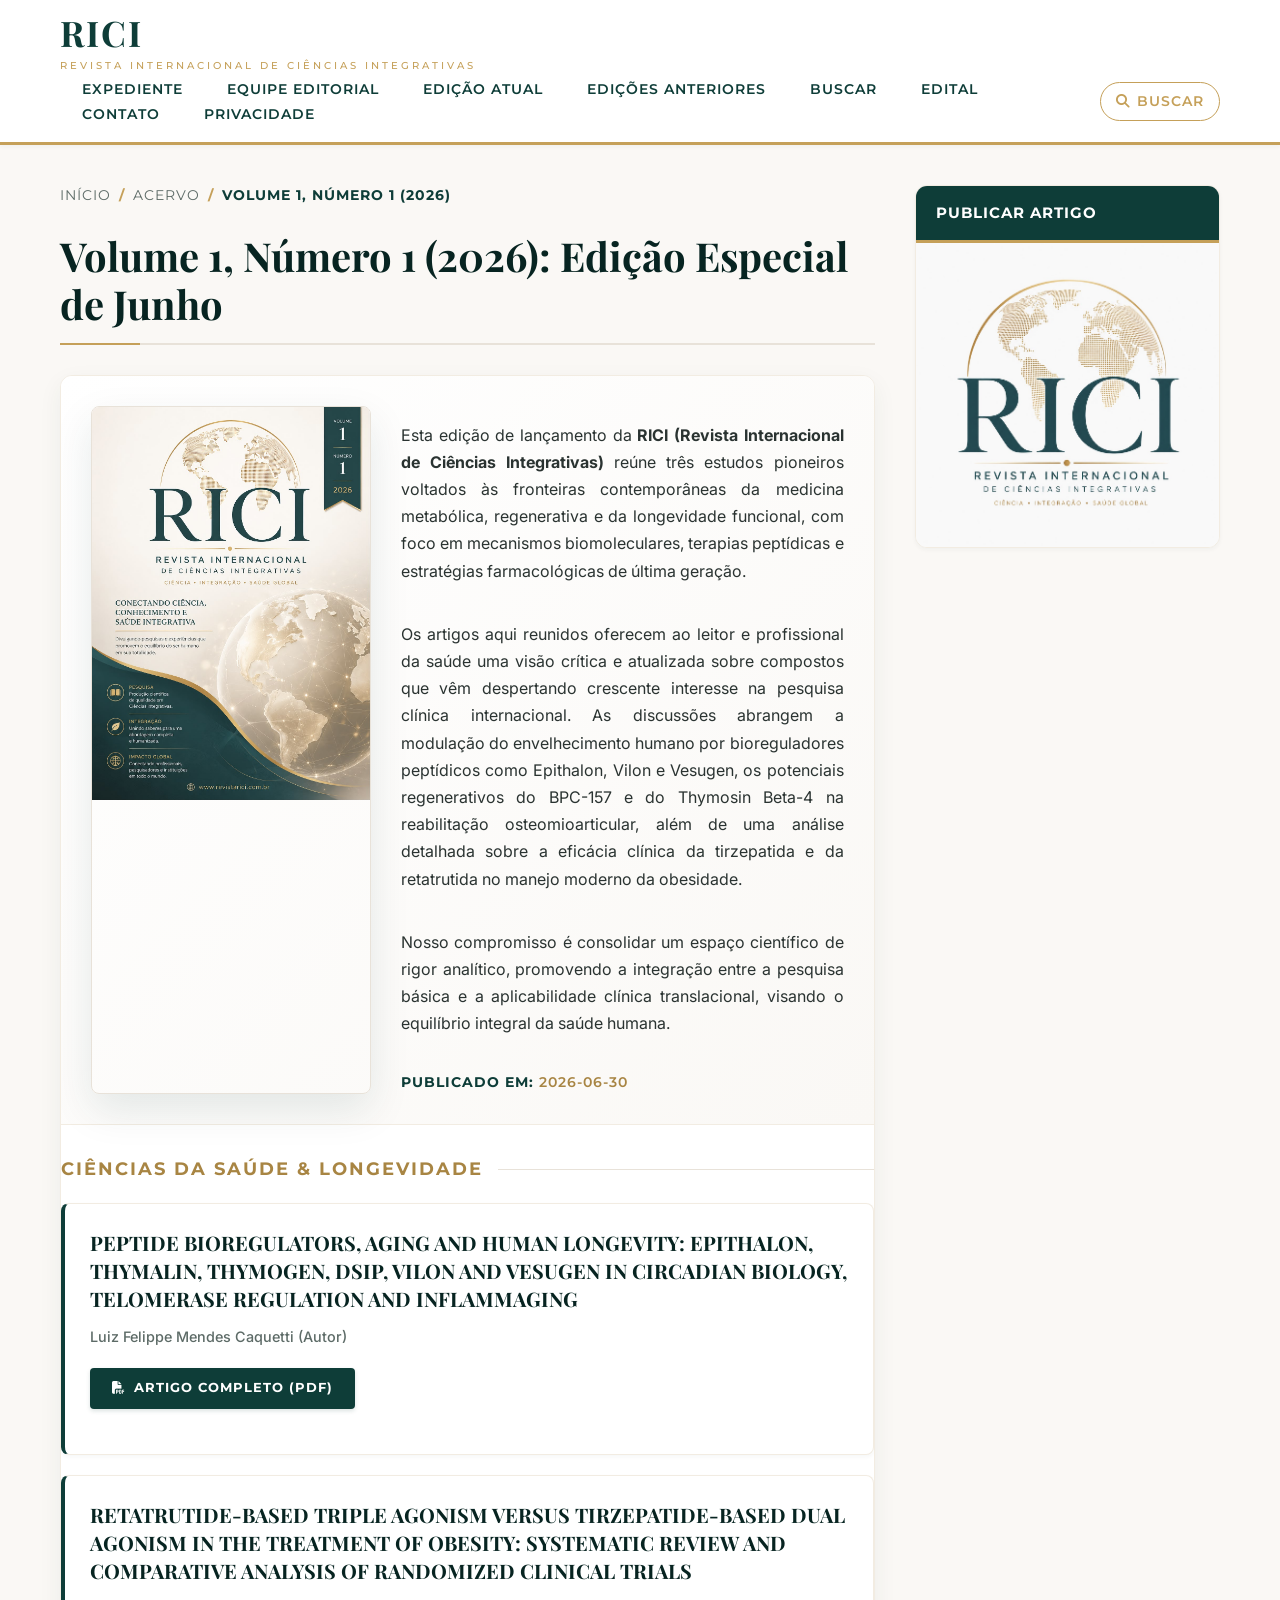
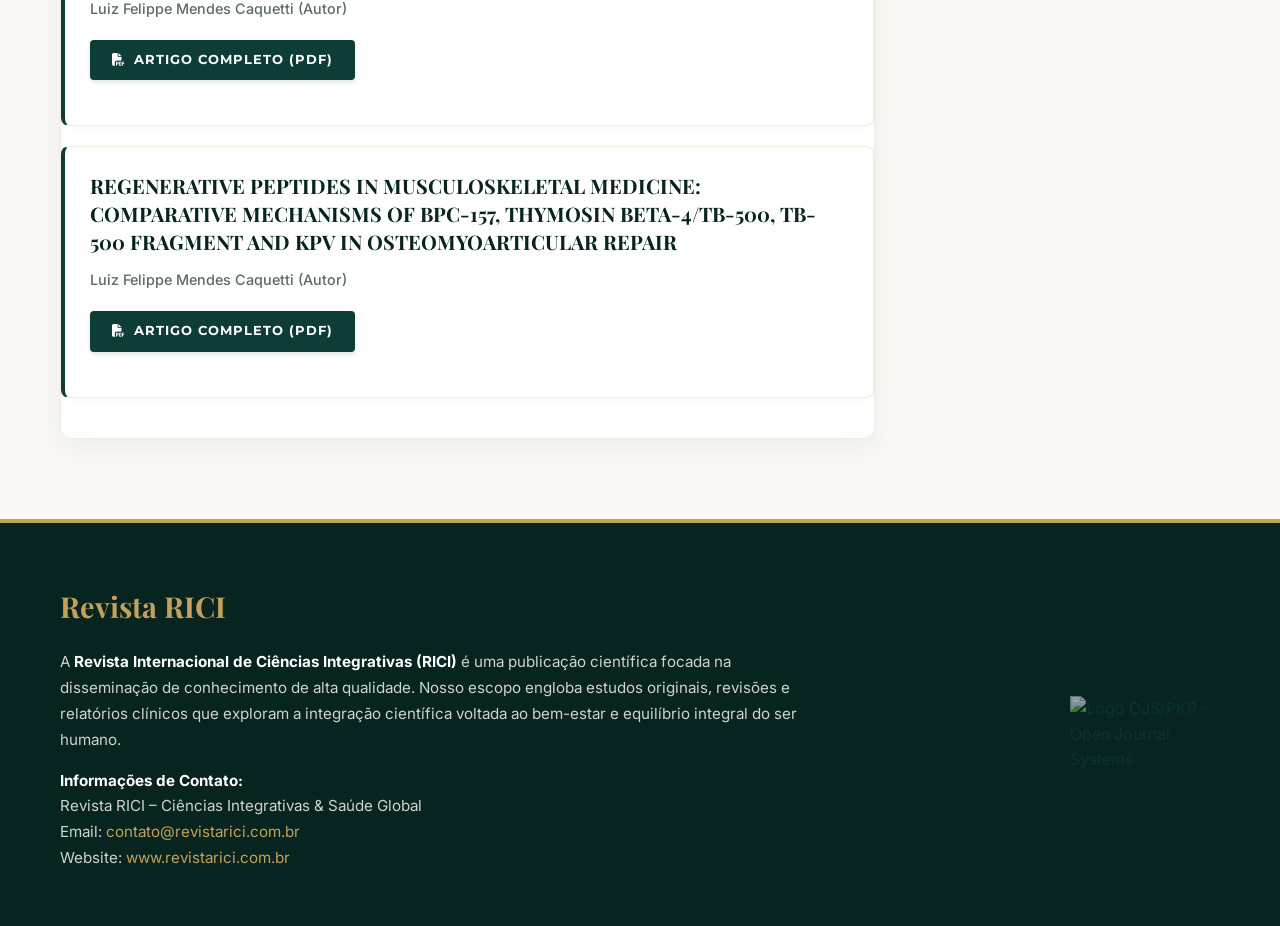
==== index.html @ 87d10a6c "first commit" ====
<!DOCTYPE html>
<html lang="pt-BR" xml:lang="pt-BR">
<head>
	<meta charset="utf-8">
	<meta name="viewport" content="width=device-width, initial-scale=1.0">
	<title>Volume 1, Número 1 (2026) | RICI - Revista Internacional de Ciências Integrativas</title>

	<!-- Favicon -->
	<link rel="icon" href="capa.jpeg" type="image/jpeg">

	<!-- FontAwesome and Styles -->
	<link rel="stylesheet" href="https://cdnjs.cloudflare.com/ajax/libs/font-awesome/6.4.0/css/all.min.css" type="text/css">
	<link rel="stylesheet" href="style.css" type="text/css">
</head>
<body class="pkp_page_issue pkp_op_view has_site_logo" dir="ltr">

	<div class="pkp_structure_page">

		<!-- Header -->
		<header class="pkp_structure_head" id="headerNavigationContainer" role="banner">
			<nav class="cmp_skip_to_content" aria-label="Ir para os links de conteúdo">
				<a href="#pkp_content_main">Ir para o conteúdo principal</a>
				<a href="#siteNav">Ir para o menu de navegação principal</a>
				<a href="#pkp_content_footer">Ir para o rodapé</a>
			</nav>

			<div class="pkp_head_wrapper">
				<div class="pkp_site_name_wrapper">
					<button class="pkp_site_nav_toggle" aria-label="Abrir Menu">
						<span class="fa fa-bars" aria-hidden="true"></span>
					</button>
					<div class="pkp_site_name">
						<a href="#" class="is_text">
							<span class="logo-text">RICI</span>
							<span class="logo-subtitle">Revista Internacional de Ciências Integrativas</span>
						</a>
					</div>
				</div>

				<!-- Navigation -->
				<nav class="pkp_site_nav_menu" aria-label="Navegação no Site">
					<a id="siteNav"></a>
					<div class="pkp_navigation_primary_row">
						<div class="pkp_navigation_primary_wrapper">
							<ul id="navigationPrimary" class="pkp_navigation_primary pkp_nav_list">
								<li>
									<a href="#">Expediente</a>
								</li>
								<li>
									<a href="#">Equipe Editorial</a>
								</li>
								<li>
									<a href="#">Edição Atual</a>
								</li>
								<li>
									<a href="#">Edições Anteriores</a>
								</li>
								<li>
									<a href="#">Buscar</a>
								</li>
								<li>
									<a href="#">Edital</a>
								</li>
								<li>
									<a href="#">Contato</a>
								</li>
								<li>
									<a href="#">Privacidade</a>
								</li>
							</ul>

							<div class="pkp_navigation_search_wrapper">
								<a href="#" class="pkp_search pkp_search_desktop">
									<span class="fa fa-search" aria-hidden="true"></span>
									Buscar
								</a>
							</div>
						</div>
					</div>
				</nav>
			</div>
		</header>

		<!-- Main Layout -->
		<div class="pkp_structure_content has_sidebar">
			
			<!-- Main Content -->
			<main class="pkp_structure_main" id="pkp_content_main" role="main">
				<div class="page page_issue">

					<!-- Breadcrumbs -->
					<nav class="cmp_breadcrumbs" role="navigation" aria-label="Você está aqui:">
						<ol>
							<li>
								<a href="#">Início</a>
								<span class="separator">/</span>
							</li>
							<li>
								<a href="#">Acervo</a>
								<span class="separator">/</span>
							</li>
							<li class="current" aria-current="page">
								<span>Volume 1, Número 1 (2026)</span>
							</li>
						</ol>
					</nav>

					<!-- Issue Title -->
					<h1>Volume 1, Número 1 (2026): Edição Especial de Junho</h1>

					<!-- TOC Block -->
					<div class="obj_issue_toc">
						<div class="heading">
							<!-- Cover Image -->
							<div class="cover">
								<img src="capa.jpeg" alt="Capa da Revista RICI, Volume 1, Número 1, 2026">
							</div>
							
							<!-- Description -->
							<div class="description">
								<p>
									Esta edição de lançamento da <strong>RICI (Revista Internacional de Ciências Integrativas)</strong> reúne três estudos pioneiros voltados às fronteiras contemporâneas da medicina metabólica, regenerativa e da longevidade funcional, com foco em mecanismos biomoleculares, terapias peptídicas e estratégias farmacológicas de última geração. 
								</p>
								<p>
									Os artigos aqui reunidos oferecem ao leitor e profissional da saúde uma visão crítica e atualizada sobre compostos que vêm despertando crescente interesse na pesquisa clínica internacional. As discussões abrangem a modulação do envelhecimento humano por bioreguladores peptídicos como Epithalon, Vilon e Vesugen, os potenciais regenerativos do BPC-157 e do Thymosin Beta-4 na reabilitação osteomioarticular, além de uma análise detalhada sobre a eficácia clínica da tirzepatida e da retatrutida no manejo moderno da obesidade.
								</p>
								<p>
									Nosso compromisso é consolidar um espaço científico de rigor analítico, promovendo a integração entre a pesquisa básica e a aplicabilidade clínica translacional, visando o equilíbrio integral da saúde humana.
								</p>
								
								<div class="published">
									<span class="label">Publicado em:</span>
									<span class="value">2026-06-30</span>
								</div>
							</div>
						</div>

						<!-- Articles Section -->
						<div class="sections">
							<div class="section">
								<h2>Ciências da Saúde & Longevidade</h2>
								
								<ul class="cmp_article_list articles">
									<!-- Article 1 -->
									<li>
										<div class="obj_article_summary">
											<div class="article-details">
												<h3 class="title">
													<a href="#">
														PEPTIDE BIOREGULATORS, AGING AND HUMAN LONGEVITY: EPITHALON, THYMALIN, THYMOGEN, DSIP, VILON AND VESUGEN IN CIRCADIAN BIOLOGY, TELOMERASE REGULATION AND INFLAMMAGING
													</a>
												</h3>
												<div class="meta">
													<span class="authors">Luiz Felippe Mendes Caquetti (Autor)</span>
												</div>
											</div>
											<ul class="galleys_links">
												<li>
													<a class="obj_galley_link pdf" href="#">
														ARTIGO COMPLETO (PDF)
													</a>
												</li>
											</ul>
										</div>
									</li>

									<!-- Article 2 -->
									<li>
										<div class="obj_article_summary">
											<div class="article-details">
												<h3 class="title">
													<a href="#">
														RETATRUTIDE-BASED TRIPLE AGONISM VERSUS TIRZEPATIDE-BASED DUAL AGONISM IN THE TREATMENT OF OBESITY: SYSTEMATIC REVIEW AND COMPARATIVE ANALYSIS OF RANDOMIZED CLINICAL TRIALS
													</a>
												</h3>
												<div class="meta">
													<span class="authors">Luiz Felippe Mendes Caquetti (Autor)</span>
												</div>
											</div>
											<ul class="galleys_links">
												<li>
													<a class="obj_galley_link pdf" href="#">
														ARTIGO COMPLETO (PDF)
													</a>
												</li>
											</ul>
										</div>
									</li>

									<!-- Article 3 -->
									<li>
										<div class="obj_article_summary">
											<div class="article-details">
												<h3 class="title">
													<a href="#">
														REGENERATIVE PEPTIDES IN MUSCULOSKELETAL MEDICINE: COMPARATIVE MECHANISMS OF BPC-157, THYMOSIN BETA-4/TB-500, TB-500 FRAGMENT AND KPV IN OSTEOMYOARTICULAR REPAIR
													</a>
												</h3>
												<div class="meta">
													<span class="authors">Luiz Felippe Mendes Caquetti (Autor)</span>
												</div>
											</div>
											<ul class="galleys_links">
												<li>
													<a class="obj_galley_link pdf" href="#">
														ARTIGO COMPLETO (PDF)
													</a>
												</li>
											</ul>
										</div>
									</li>
								</ul>

							</div>
						</div> <!-- .sections -->

					</div> <!-- .obj_issue_toc -->
				</div>
			</main>

			<!-- Sidebar -->
			<aside class="pkp_structure_sidebar left" role="complementary" aria-label="Barra Lateral">
				<div class="pkp_block block_custom" id="customblock-publicar-artigo">
					<h2 class="title">Publicar Artigo</h2>
					<div class="content">
						<a href="#">
							<img src="banner.jpeg" alt="Chamada para publicação de artigos RICI 2026">
						</a>
					</div>
				</div>
			</aside>

		</div> <!-- .pkp_structure_content -->

		<!-- Footer -->
		<footer class="pkp_structure_footer_wrapper" id="pkp_content_footer" role="contentinfo">
			<div class="pkp_structure_footer">
				<div class="pkp_footer_content">
					<h1>Revista RICI</h1>
					<p>
						A <strong>Revista Internacional de Ciências Integrativas (RICI)</strong> é uma publicação científica focada na disseminação de conhecimento de alta qualidade. Nosso escopo engloba estudos originais, revisões e relatórios clínicos que exploram a integração científica voltada ao bem-estar e equilíbrio integral do ser humano.
					</p>
					<p>
						<strong>Informações de Contato:</strong><br>
						Revista RICI – Ciências Integrativas & Saúde Global<br>
						Email: <a href="mailto:contato@revistarici.com.br">contato@revistarici.com.br</a><br>
						Website: <a href="https://www.revistarici.com.br" target="_blank">www.revistarici.com.br</a>
					</p>
				</div>
				<div class="pkp_brand_footer">
					<a href="#" aria-label="Sistema Open Journal Systems">
						<img alt="Logo OJS/PKP - Open Journal Systems" src="https://iblestscientific.com/ojs/templates/images/ojs_brand.png">
					</a>
				</div>
			</div>
		</footer>

	</div> <!-- .pkp_structure_page -->

</body>
</html>
---- style.css ----
@import url('https://fonts.googleapis.com/css2?family=Inter:wght@300;400;500;600;700&family=Playfair+Display:ital,wght@0,400;0,600;0,700;1,400&family=Montserrat:wght@400;500;600;700&display=swap');

/* ==========================================================================
   DESIGN SYSTEM - REVISTA RICI
   ========================================================================== */

:root {
  /* Colors */
  --color-primary: #0E3D38;        /* Forest Teal */
  --color-primary-light: #18524B;  /* Lighter Forest Teal for hovers */
  --color-primary-dark: #072421;   /* Deep/almost black green */
  
  --color-accent: #C5A059;         /* Premium Gold */
  --color-accent-hover: #A88543;   /* Rich Gold */
  --color-accent-light: #F4EEDB;   /* Soft Champagne */
  
  --color-bg-base: #FAF8F5;        /* Soft Cream Background */
  --color-bg-card: #FFFFFF;        /* Pure white for containers */
  
  --color-text-main: #2A3331;      /* Charcoal with a touch of green */
  --color-text-muted: #5D6B67;     /* Lighter gray for metadata */
  --color-text-light: #8C9996;     /* Subdued gray */
  
  --color-border: #E8E2D9;         /* Very soft warm gray border */
  --color-border-light: #F2ECE2;   
  
  /* Fonts */
  --font-serif: 'Playfair Display', Georgia, serif;
  --font-sans: 'Inter', -apple-system, BlinkMacSystemFont, "Segoe UI", Roboto, sans-serif;
  --font-display: 'Montserrat', sans-serif;
  
  /* Shadows & Layout */
  --shadow-sm: 0 2px 4px rgba(14, 61, 56, 0.04);
  --shadow-md: 0 8px 24px rgba(14, 61, 56, 0.06);
  --shadow-lg: 0 16px 40px rgba(14, 61, 56, 0.1);
  --radius-sm: 4px;
  --radius-md: 8px;
  --radius-lg: 12px;
  --transition: all 0.3s cubic-bezier(0.25, 0.8, 0.25, 1);
}

/* ==========================================================================
   BASE & RESET
   ========================================================================== */

*, *::before, *::after {
  box-sizing: border-box;
}

body {
  margin: 0;
  padding: 0;
  background-color: var(--color-bg-base);
  color: var(--color-text-main);
  font-family: var(--font-sans);
  font-size: 16px;
  line-height: 1.6;
  -webkit-font-smoothing: antialiased;
}

a {
  color: var(--color-primary);
  text-decoration: none;
  transition: var(--transition);
}

a:hover {
  color: var(--color-accent-hover);
}

img {
  max-width: 100%;
  height: auto;
  display: block;
}

h1, h2, h3, h4, h5, h6 {
  font-family: var(--font-serif);
  margin-top: 0;
  color: var(--color-primary-dark);
  font-weight: 700;
}

/* Container */
.pkp_structure_page {
  display: flex;
  flex-direction: column;
  min-height: 100vh;
  position: relative;
}

/* ==========================================================================
   HEADER & NAVIGATION
   ========================================================================== */

.pkp_structure_head {
  background-color: var(--color-bg-card);
  border-bottom: 3px solid var(--color-accent);
  box-shadow: var(--shadow-sm);
  position: sticky;
  top: 0;
  z-index: 100;
}

.pkp_head_wrapper {
  max-width: 1200px;
  margin: 0 auto;
  padding: 15px 20px;
  display: flex;
  align-items: center;
  justify-content: space-between;
  flex-wrap: wrap;
}

/* Site Name / Logo */
.pkp_site_name_wrapper {
  display: flex;
  align-items: center;
}

.pkp_site_name {
  font-family: var(--font-serif);
}

.pkp_site_name .logo-text {
  font-size: 2.2rem;
  font-weight: 700;
  letter-spacing: 2px;
  color: var(--color-primary);
  display: flex;
  flex-direction: column;
  line-height: 1;
}

.pkp_site_name .logo-subtitle {
  font-family: var(--font-display);
  font-size: 0.65rem;
  font-weight: 500;
  letter-spacing: 3px;
  color: var(--color-accent);
  text-transform: uppercase;
  margin-top: 5px;
}

/* Navigation menu */
.pkp_site_nav_menu {
  display: flex;
  align-items: center;
  flex-grow: 1;
  justify-content: flex-end;
}

.pkp_navigation_primary_wrapper {
  display: flex;
  align-items: center;
  width: 100%;
}

.pkp_nav_list {
  list-style: none;
  margin: 0;
  padding: 0;
  display: flex;
  flex-wrap: wrap;
}

.pkp_nav_list li {
  margin: 0 10px;
}

.pkp_nav_list a {
  font-family: var(--font-display);
  font-size: 0.85rem;
  font-weight: 600;
  color: var(--color-primary);
  text-transform: uppercase;
  padding: 8px 12px;
  letter-spacing: 1px;
  border-radius: var(--radius-sm);
  position: relative;
}

.pkp_nav_list a::after {
  content: '';
  position: absolute;
  bottom: 0;
  left: 12px;
  right: 12px;
  height: 2px;
  background-color: var(--color-accent);
  transform: scaleX(0);
  transition: var(--transition);
}

.pkp_nav_list a:hover {
  color: var(--color-accent-hover);
}

.pkp_nav_list a:hover::after {
  transform: scaleX(1);
}

/* Navigation Search Button */
.pkp_navigation_search_wrapper {
  margin-left: 15px;
}

.pkp_search {
  font-family: var(--font-display);
  font-size: 0.85rem;
  font-weight: 600;
  color: var(--color-accent);
  text-transform: uppercase;
  letter-spacing: 1px;
  display: flex;
  align-items: center;
  padding: 8px 15px;
  border: 1px solid var(--color-accent);
  border-radius: 30px;
  background: transparent;
}

.pkp_search:hover {
  background-color: var(--color-accent);
  color: white;
}

.pkp_search .fa-search {
  margin-right: 6px;
}

/* Mobile Nav Toggle */
.pkp_site_nav_toggle {
  display: none;
  background: none;
  border: none;
  cursor: pointer;
  padding: 10px;
}

/* Skip Link */
.cmp_skip_to_content {
  position: absolute;
  top: -1000px;
  left: -1000px;
  z-index: 10000;
}

.cmp_skip_to_content a {
  background: var(--color-primary);
  color: white;
  padding: 10px;
  display: block;
}

/* ==========================================================================
   CONTENT LAYOUT
   ========================================================================== */

.pkp_structure_content {
  max-width: 1200px;
  margin: 40px auto;
  padding: 0 20px;
  display: grid;
  grid-template-columns: 8fr 3fr;
  gap: 40px;
}

/* Main Content Area */
.pkp_structure_main {
  min-width: 0; /* Prevents flex/grid blowouts */
}

/* Breadcrumbs */
.cmp_breadcrumbs {
  margin-bottom: 25px;
}

.cmp_breadcrumbs ol {
  list-style: none;
  padding: 0;
  margin: 0;
  display: flex;
  flex-wrap: wrap;
  font-size: 0.85rem;
  font-family: var(--font-display);
  text-transform: uppercase;
  letter-spacing: 1px;
}

.cmp_breadcrumbs li {
  display: flex;
  align-items: center;
  color: var(--color-text-muted);
}

.cmp_breadcrumbs a {
  color: var(--color-text-muted);
}

.cmp_breadcrumbs a:hover {
  color: var(--color-accent-hover);
}

.cmp_breadcrumbs .separator {
  margin: 0 8px;
  color: var(--color-accent);
  font-weight: bold;
}

.cmp_breadcrumbs .current {
  color: var(--color-primary);
  font-weight: 700;
}

/* Issue Page & Title */
.page_issue h1 {
  font-size: 2.5rem;
  line-height: 1.2;
  margin-bottom: 30px;
  padding-bottom: 15px;
  border-bottom: 2px solid var(--color-border);
  position: relative;
}

.page_issue h1::after {
  content: '';
  position: absolute;
  bottom: -2px;
  left: 0;
  width: 80px;
  height: 2px;
  background-color: var(--color-accent);
}

/* TOC (Table of Contents) Heading Block */
.obj_issue_toc {
  background-color: var(--color-bg-card);
  border-radius: var(--radius-lg);
  box-shadow: var(--shadow-md);
  border: 1px solid var(--color-border-light);
  overflow: hidden;
  margin-bottom: 40px;
}

.obj_issue_toc .heading {
  display: grid;
  grid-template-columns: 280px 1fr;
  gap: 30px;
  padding: 30px;
  background: linear-gradient(135deg, #ffffff 0%, #FAF8F5 100%);
  border-bottom: 1px solid var(--color-border-light);
}

/* Cover Image Container */
.obj_issue_toc .cover {
  position: relative;
  border-radius: var(--radius-md);
  box-shadow: var(--shadow-lg);
  overflow: hidden;
  transition: var(--transition);
  border: 1px solid var(--color-border);
}

.obj_issue_toc .cover:hover {
  transform: translateY(-5px);
  box-shadow: 0 20px 45px rgba(14, 61, 56, 0.15);
}

.obj_issue_toc .cover img {
  width: 100%;
  height: auto;
  object-fit: cover;
}

/* Issue Description */
.obj_issue_toc .description {
  display: flex;
  flex-direction: column;
  justify-content: center;
}

.obj_issue_toc .description p {
  color: var(--color-text-main);
  font-size: 1rem;
  line-height: 1.7;
  margin-bottom: 20px;
  text-align: justify;
}

.obj_issue_toc .published {
  font-family: var(--font-display);
  font-size: 0.85rem;
  text-transform: uppercase;
  letter-spacing: 1px;
  color: var(--color-text-muted);
  display: flex;
  align-items: center;
  margin-top: 15px;
}

.obj_issue_toc .published .label {
  font-weight: 700;
  color: var(--color-primary);
  margin-right: 5px;
}

.obj_issue_toc .published .value {
  color: var(--color-accent-hover);
  font-weight: 600;
}

/* ==========================================================================
   SECTIONS & ARTICLES LIST
   ========================================================================== */

.sections {
  margin-top: 30px;
}

.section {
  margin-bottom: 40px;
}

.section h2 {
  font-family: var(--font-display);
  font-size: 1.1rem;
  font-weight: 700;
  letter-spacing: 2px;
  color: var(--color-accent-hover);
  text-transform: uppercase;
  margin-bottom: 20px;
  display: flex;
  align-items: center;
}

.section h2::after {
  content: '';
  flex-grow: 1;
  height: 1px;
  background-color: var(--color-border);
  margin-left: 15px;
}

/* Article List */
.cmp_article_list {
  list-style: none;
  padding: 0;
  margin: 0;
}

.cmp_article_list li {
  margin-bottom: 20px;
}

/* Individual Article Summary Box */
.obj_article_summary {
  background-color: var(--color-bg-card);
  padding: 25px;
  border-radius: var(--radius-md);
  border-left: 4px solid var(--color-primary);
  box-shadow: var(--shadow-sm);
  transition: var(--transition);
  display: flex;
  flex-direction: column;
  justify-content: space-between;
  border-top: 1px solid var(--color-border-light);
  border-right: 1px solid var(--color-border-light);
  border-bottom: 1px solid var(--color-border-light);
}

.obj_article_summary:hover {
  transform: translateX(5px);
  box-shadow: var(--shadow-md);
  border-left-color: var(--color-accent);
}

/* Article Title */
.obj_article_summary .title {
  margin: 0 0 12px 0;
  font-family: var(--font-serif);
  font-size: 1.25rem;
  font-weight: 700;
  line-height: 1.4;
}

.obj_article_summary .title a {
  color: var(--color-primary-dark);
}

.obj_article_summary .title a:hover {
  color: var(--color-accent-hover);
}

/* Article Metadata (Authors, etc.) */
.obj_article_summary .meta {
  font-size: 0.9rem;
  color: var(--color-text-muted);
  margin-bottom: 20px;
}

.obj_article_summary .authors {
  font-weight: 500;
}

/* Galley Link (PDF button) */
.galleys_links {
  list-style: none;
  padding: 0;
  margin: 0;
  display: flex;
  flex-wrap: wrap;
}

.obj_galley_link {
  display: inline-flex;
  align-items: center;
  background-color: var(--color-primary);
  color: white;
  font-family: var(--font-display);
  font-size: 0.8rem;
  font-weight: 700;
  letter-spacing: 1px;
  text-transform: uppercase;
  padding: 10px 22px;
  border-radius: 4px;
  box-shadow: 0 2px 4px rgba(14, 61, 56, 0.15);
  transition: var(--transition);
}

.obj_galley_link:hover {
  background-color: var(--color-accent);
  color: white;
  transform: translateY(-2px);
  box-shadow: 0 4px 8px rgba(197, 160, 89, 0.3);
}

.obj_galley_link.pdf::before {
  content: "\f1c1"; /* FontAwesome PDF icon fallback representation */
  font-family: "Font Awesome 5 Free", "FontAwesome";
  font-weight: 900;
  margin-right: 8px;
}

/* ==========================================================================
   SIDEBAR
   ========================================================================== */

.pkp_structure_sidebar {
  display: flex;
  flex-direction: column;
  gap: 30px;
}

.pkp_block {
  background-color: var(--color-bg-card);
  border-radius: var(--radius-lg);
  box-shadow: var(--shadow-sm);
  border: 1px solid var(--color-border-light);
  overflow: hidden;
}

.pkp_block .title {
  background-color: var(--color-primary);
  color: white;
  font-family: var(--font-display);
  font-size: 0.95rem;
  font-weight: 700;
  letter-spacing: 1px;
  text-transform: uppercase;
  margin: 0;
  padding: 15px 20px;
  border-bottom: 3px solid var(--color-accent);
}

.pkp_block .content {
  padding: 20px;
}

/* Sidebar Custom Banner widget */
.block_custom .content {
  display: flex;
  justify-content: center;
  align-items: center;
  padding: 0;
}

.block_custom .content img {
  width: 100%;
  height: auto;
  transition: var(--transition);
  display: block;
}

.block_custom .content img:hover {
  filter: brightness(1.05);
}

/* ==========================================================================
   FOOTER
   ========================================================================== */

.pkp_structure_footer_wrapper {
  background-color: var(--color-primary-dark);
  color: rgba(255, 255, 255, 0.8);
  border-top: 4px solid var(--color-accent);
  padding: 60px 0 40px 0;
  margin-top: auto;
}

.pkp_structure_footer {
  max-width: 1200px;
  margin: 0 auto;
  padding: 0 20px;
  display: grid;
  grid-template-columns: 2fr 1fr;
  gap: 50px;
}

.pkp_footer_content h1 {
  color: var(--color-accent);
  font-family: var(--font-serif);
  font-size: 1.8rem;
  margin-bottom: 20px;
  font-weight: 700;
}

.pkp_footer_content p {
  font-size: 0.95rem;
  line-height: 1.7;
  margin-bottom: 15px;
}

.pkp_footer_content strong {
  color: white;
}

.pkp_footer_content a {
  color: var(--color-accent);
}

.pkp_footer_content a:hover {
  color: white;
  text-decoration: underline;
}

/* PKP/OJS Brand Footer */
.pkp_brand_footer {
  display: flex;
  justify-content: flex-end;
  align-items: center;
}

.pkp_brand_footer img {
  opacity: 0.6;
  transition: var(--transition);
  width: 150px;
}

.pkp_brand_footer img:hover {
  opacity: 1;
}

/* ==========================================================================
   RESPONSIVENESS
   ========================================================================== */

@media (max-width: 992px) {
  .pkp_structure_content {
    grid-template-columns: 1fr;
    gap: 40px;
  }
  
  .obj_issue_toc .heading {
    grid-template-columns: 1fr;
    justify-items: center;
    text-align: center;
  }
  
  .obj_issue_toc .cover {
    max-width: 250px;
  }
  
  .pkp_structure_footer {
    grid-template-columns: 1fr;
    gap: 30px;
    text-align: center;
  }
  
  .pkp_brand_footer {
    justify-content: center;
  }
}

@media (max-width: 768px) {
  .pkp_head_wrapper {
    flex-direction: column;
    align-items: center;
  }
  
  .pkp_site_name_wrapper {
    margin-bottom: 20px;
  }
  
  .pkp_site_nav_menu {
    width: 100%;
    justify-content: center;
  }
  
  .pkp_nav_list {
    justify-content: center;
  }
  
  .pkp_nav_list li {
    margin: 5px;
  }
  
  .pkp_navigation_search_wrapper {
    margin-top: 15px;
    margin-left: 0;
    width: 100%;
    display: flex;
    justify-content: center;
  }
  
  .page_issue h1 {
    font-size: 1.8rem;
  }
}
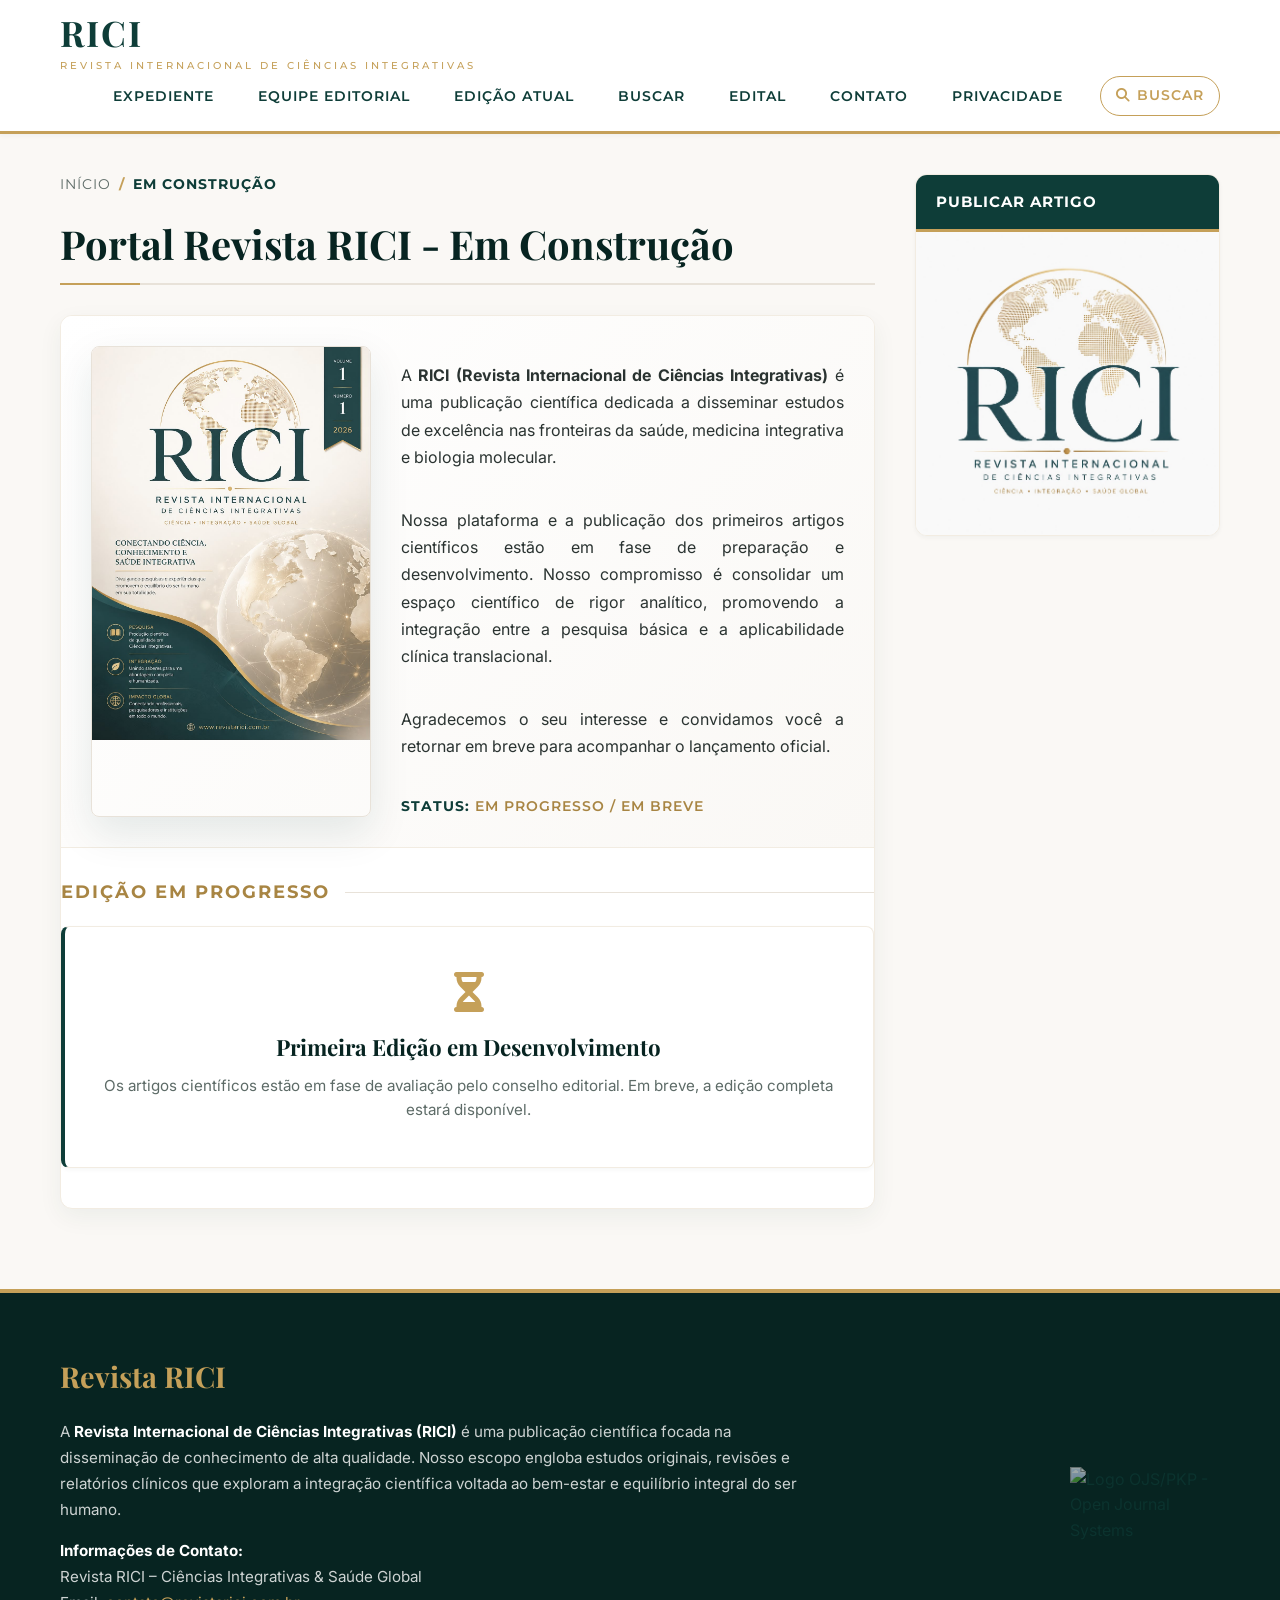
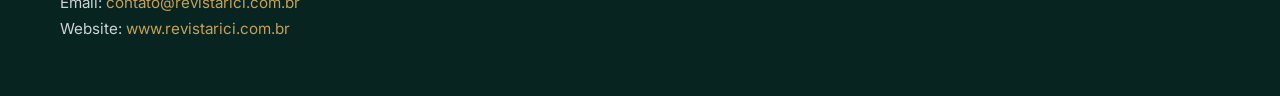
==== commit 6a67ad0f: "feat: update index.html to reflect site construction status and remove placeholder articles" ====
--- a/index.html
+++ b/index.html
@@ -3,7 +3,7 @@
 <head>
 	<meta charset="utf-8">
 	<meta name="viewport" content="width=device-width, initial-scale=1.0">
-	<title>Volume 1, Número 1 (2026) | RICI - Revista Internacional de Ciências Integrativas</title>
+	<title>Em Breve | RICI - Revista Internacional de Ciências Integrativas</title>
 
 	<!-- Favicon -->
 	<link rel="icon" href="capa.jpeg" type="image/jpeg">
@@ -53,9 +53,6 @@
 									<a href="#">Edição Atual</a>
 								</li>
 								<li>
-									<a href="#">Edições Anteriores</a>
-								</li>
-								<li>
 									<a href="#">Buscar</a>
 								</li>
 								<li>
@@ -95,42 +92,38 @@
 								<a href="#">Início</a>
 								<span class="separator">/</span>
 							</li>
-							<li>
-								<a href="#">Acervo</a>
-								<span class="separator">/</span>
-							</li>
 							<li class="current" aria-current="page">
-								<span>Volume 1, Número 1 (2026)</span>
+								<span>Em Construção</span>
 							</li>
 						</ol>
 					</nav>
 
 					<!-- Issue Title -->
-					<h1>Volume 1, Número 1 (2026): Edição Especial de Junho</h1>
+					<h1>Portal Revista RICI - Em Construção</h1>
 
 					<!-- TOC Block -->
 					<div class="obj_issue_toc">
 						<div class="heading">
 							<!-- Cover Image -->
 							<div class="cover">
-								<img src="capa.jpeg" alt="Capa da Revista RICI, Volume 1, Número 1, 2026">
+								<img src="capa.jpeg" alt="Revista RICI - Em breve">
 							</div>
 							
 							<!-- Description -->
 							<div class="description">
 								<p>
-									Esta edição de lançamento da <strong>RICI (Revista Internacional de Ciências Integrativas)</strong> reúne três estudos pioneiros voltados às fronteiras contemporâneas da medicina metabólica, regenerativa e da longevidade funcional, com foco em mecanismos biomoleculares, terapias peptídicas e estratégias farmacológicas de última geração. 
+									A <strong>RICI (Revista Internacional de Ciências Integrativas)</strong> é uma publicação científica dedicada a disseminar estudos de excelência nas fronteiras da saúde, medicina integrativa e biologia molecular. 
 								</p>
 								<p>
-									Os artigos aqui reunidos oferecem ao leitor e profissional da saúde uma visão crítica e atualizada sobre compostos que vêm despertando crescente interesse na pesquisa clínica internacional. As discussões abrangem a modulação do envelhecimento humano por bioreguladores peptídicos como Epithalon, Vilon e Vesugen, os potenciais regenerativos do BPC-157 e do Thymosin Beta-4 na reabilitação osteomioarticular, além de uma análise detalhada sobre a eficácia clínica da tirzepatida e da retatrutida no manejo moderno da obesidade.
+									Nossa plataforma e a publicação dos primeiros artigos científicos estão em fase de preparação e desenvolvimento. Nosso compromisso é consolidar um espaço científico de rigor analítico, promovendo a integração entre a pesquisa básica e a aplicabilidade clínica translacional.
 								</p>
 								<p>
-									Nosso compromisso é consolidar um espaço científico de rigor analítico, promovendo a integração entre a pesquisa básica e a aplicabilidade clínica translacional, visando o equilíbrio integral da saúde humana.
+									Agradecemos o seu interesse e convidamos você a retornar em breve para acompanhar o lançamento oficial.
 								</p>
 								
 								<div class="published">
-									<span class="label">Publicado em:</span>
-									<span class="value">2026-06-30</span>
+									<span class="label">Status:</span>
+									<span class="value">Em Progresso / Em Breve</span>
 								</div>
 							</div>
 						</div>
@@ -138,75 +131,20 @@
 						<!-- Articles Section -->
 						<div class="sections">
 							<div class="section">
-								<h2>Ciências da Saúde & Longevidade</h2>
+								<h2>Edição em Progresso</h2>
 								
 								<ul class="cmp_article_list articles">
-									<!-- Article 1 -->
 									<li>
-										<div class="obj_article_summary">
-											<div class="article-details">
-												<h3 class="title">
-													<a href="#">
-														PEPTIDE BIOREGULATORS, AGING AND HUMAN LONGEVITY: EPITHALON, THYMALIN, THYMOGEN, DSIP, VILON AND VESUGEN IN CIRCADIAN BIOLOGY, TELOMERASE REGULATION AND INFLAMMAGING
-													</a>
+										<div class="obj_article_summary" style="display: flex; flex-direction: column; align-items: center; justify-content: center; text-align: center; padding: 45px 20px;">
+											<div class="article-details" style="width: 100%;">
+												<i class="fa-solid fa-hourglass-half" style="font-size: 2.5rem; color: var(--color-accent); margin-bottom: 20px; display: block;"></i>
+												<h3 class="title" style="font-size: 1.4rem; margin-bottom: 10px; color: var(--color-primary-dark);">
+													Primeira Edição em Desenvolvimento
 												</h3>
-												<div class="meta">
-													<span class="authors">Luiz Felippe Mendes Caquetti (Autor)</span>
+												<div class="meta" style="font-size: 0.95rem; color: var(--color-text-muted); margin-bottom: 0;">
+													Os artigos científicos estão em fase de avaliação pelo conselho editorial. Em breve, a edição completa estará disponível.
 												</div>
 											</div>
-											<ul class="galleys_links">
-												<li>
-													<a class="obj_galley_link pdf" href="#">
-														ARTIGO COMPLETO (PDF)
-													</a>
-												</li>
-											</ul>
-										</div>
-									</li>
-
-									<!-- Article 2 -->
-									<li>
-										<div class="obj_article_summary">
-											<div class="article-details">
-												<h3 class="title">
-													<a href="#">
-														RETATRUTIDE-BASED TRIPLE AGONISM VERSUS TIRZEPATIDE-BASED DUAL AGONISM IN THE TREATMENT OF OBESITY: SYSTEMATIC REVIEW AND COMPARATIVE ANALYSIS OF RANDOMIZED CLINICAL TRIALS
-													</a>
-												</h3>
-												<div class="meta">
-													<span class="authors">Luiz Felippe Mendes Caquetti (Autor)</span>
-												</div>
-											</div>
-											<ul class="galleys_links">
-												<li>
-													<a class="obj_galley_link pdf" href="#">
-														ARTIGO COMPLETO (PDF)
-													</a>
-												</li>
-											</ul>
-										</div>
-									</li>
-
-									<!-- Article 3 -->
-									<li>
-										<div class="obj_article_summary">
-											<div class="article-details">
-												<h3 class="title">
-													<a href="#">
-														REGENERATIVE PEPTIDES IN MUSCULOSKELETAL MEDICINE: COMPARATIVE MECHANISMS OF BPC-157, THYMOSIN BETA-4/TB-500, TB-500 FRAGMENT AND KPV IN OSTEOMYOARTICULAR REPAIR
-													</a>
-												</h3>
-												<div class="meta">
-													<span class="authors">Luiz Felippe Mendes Caquetti (Autor)</span>
-												</div>
-											</div>
-											<ul class="galleys_links">
-												<li>
-													<a class="obj_galley_link pdf" href="#">
-														ARTIGO COMPLETO (PDF)
-													</a>
-												</li>
-											</ul>
 										</div>
 									</li>
 								</ul>
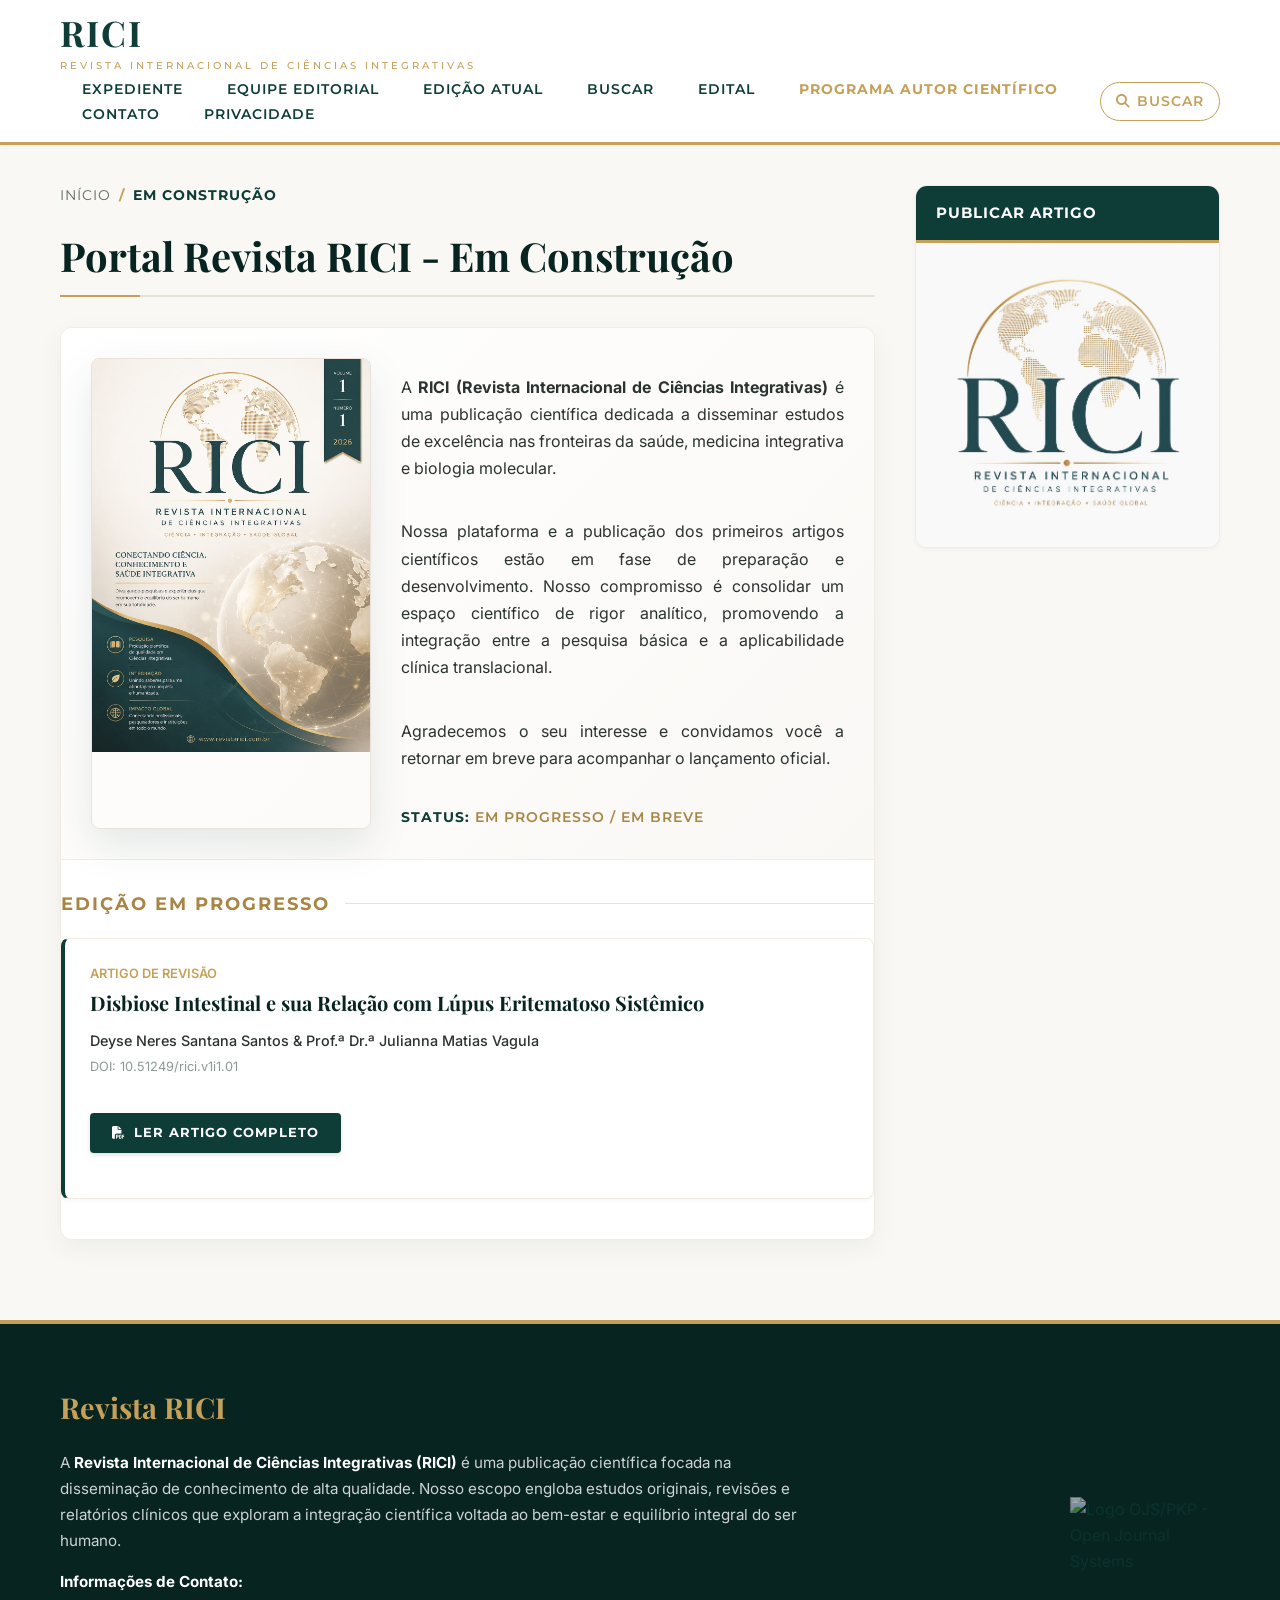
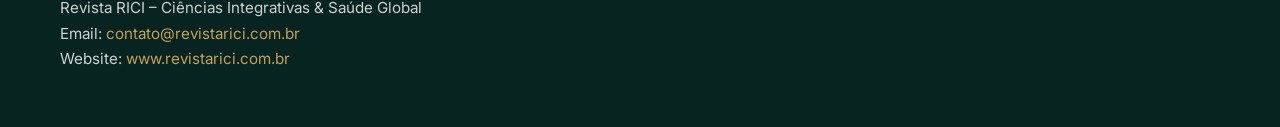
==== commit dec838a0: "feat: extract and display TCC article content with supporting web documentation" ====
--- a/index.html
+++ b/index.html
@@ -57,6 +57,9 @@
 								</li>
 								<li>
 									<a href="#">Edital</a>
+								</li>
+								<li>
+									<a href="programa-autor-cientifico/index.html" style="color: var(--color-accent); font-weight: 700;">Programa Autor Científico</a>
 								</li>
 								<li>
 									<a href="#">Contato</a>
@@ -135,16 +138,30 @@
 								
 								<ul class="cmp_article_list articles">
 									<li>
-										<div class="obj_article_summary" style="display: flex; flex-direction: column; align-items: center; justify-content: center; text-align: center; padding: 45px 20px;">
-											<div class="article-details" style="width: 100%;">
-												<i class="fa-solid fa-hourglass-half" style="font-size: 2.5rem; color: var(--color-accent); margin-bottom: 20px; display: block;"></i>
-												<h3 class="title" style="font-size: 1.4rem; margin-bottom: 10px; color: var(--color-primary-dark);">
-													Primeira Edição em Desenvolvimento
+										<div class="obj_article_summary">
+											<div class="article-details">
+												<span class="article-section-label" style="font-size: 0.8rem; font-weight: 600; text-transform: uppercase; color: var(--color-accent); margin-bottom: 5px; display: block;">Artigo de Revisão</span>
+												<h3 class="title">
+													<a href="artigo-disbiose-intestinal.html">
+														Disbiose Intestinal e sua Relação com Lúpus Eritematoso Sistêmico
+													</a>
 												</h3>
-												<div class="meta" style="font-size: 0.95rem; color: var(--color-text-muted); margin-bottom: 0;">
-													Os artigos científicos estão em fase de avaliação pelo conselho editorial. Em breve, a edição completa estará disponível.
+												<div class="meta">
+													<div class="authors" style="font-weight: 500; color: var(--color-text-main);">
+														Deyse Neres Santana Santos & Prof.ª Dr.ª Julianna Matias Vagula
+													</div>
+													<div class="doi" style="font-size: 0.8rem; margin-top: 5px; color: var(--color-text-light);">
+														DOI: 10.51249/rici.v1i1.01
+													</div>
 												</div>
 											</div>
+											<ul class="galleys_links" style="margin-top: 15px;">
+												<li>
+													<a class="obj_galley_link pdf" href="artigo-disbiose-intestinal.html">
+														Ler Artigo Completo
+													</a>
+												</li>
+											</ul>
 										</div>
 									</li>
 								</ul>
@@ -161,7 +178,7 @@
 				<div class="pkp_block block_custom" id="customblock-publicar-artigo">
 					<h2 class="title">Publicar Artigo</h2>
 					<div class="content">
-						<a href="#">
+						<a href="programa-autor-cientifico/index.html">
 							<img src="banner.jpeg" alt="Chamada para publicação de artigos RICI 2026">
 						</a>
 					</div>
